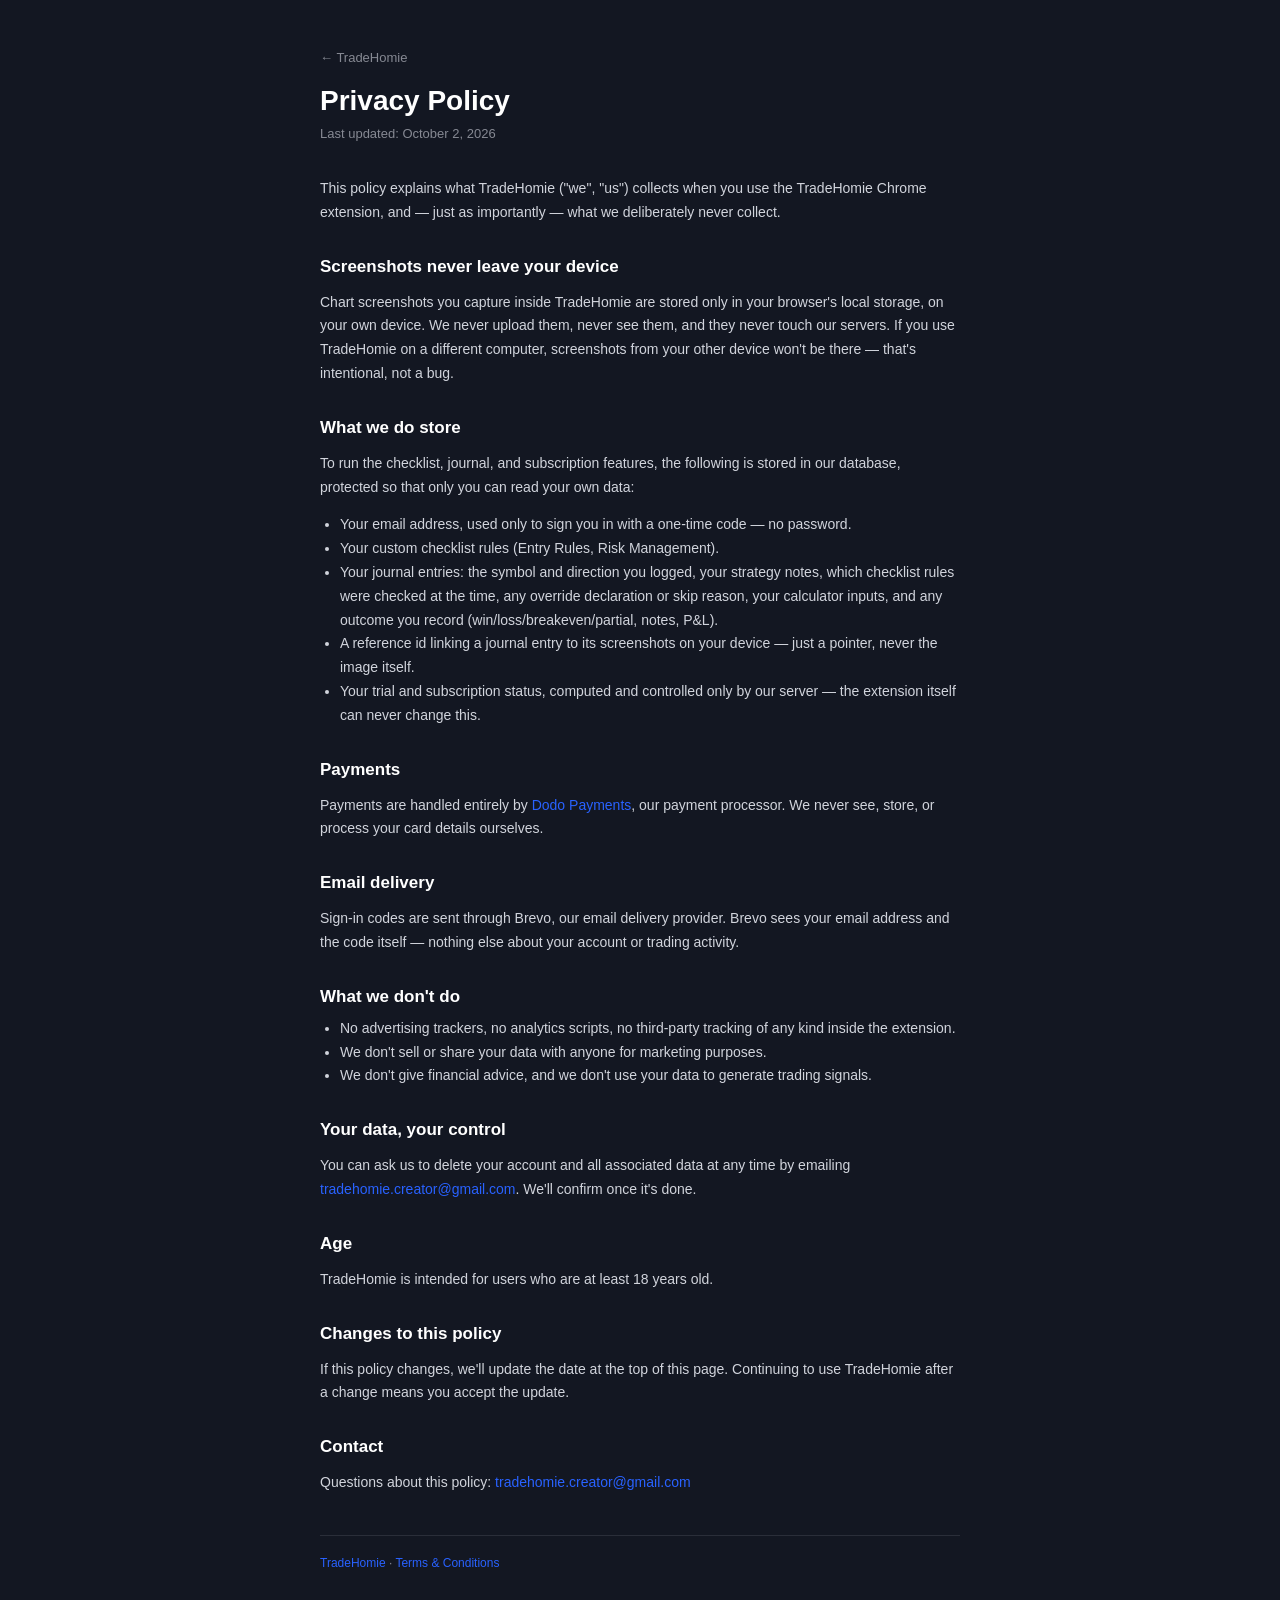
==== privacy.html @ 0c9e1633 "Add Privacy Policy and Terms & Conditions pages" ====
<!doctype html>
<html lang="en">
<head>
<meta charset="utf-8" />
<meta name="viewport" content="width=device-width, initial-scale=1" />
<title>TradeHomie — Privacy Policy</title>
<meta name="description" content="What TradeHomie collects, what it never collects, and how your data is handled." />
<style>
  :root {
    --bg: #131722;
    --panel: #1e222d;
    --border: #2a2e39;
    --text: #d1d4dc;
    --muted: #868993;
    --accent: #2962ff;
  }
  * { box-sizing: border-box; }
  html, body {
    margin: 0;
    background: var(--bg);
    color: var(--text);
    font-family: -apple-system, BlinkMacSystemFont, "Segoe UI", Roboto, sans-serif;
  }
  body { padding: 0 16px; }
  .wrap {
    max-width: 640px;
    margin: 0 auto;
    padding: 48px 0 64px;
  }
  a { color: var(--accent); text-decoration: none; }
  a:hover { text-decoration: underline; }
  .back { font-size: 13px; color: var(--muted); margin-bottom: 20px; display: inline-block; }
  h1 { font-size: 28px; color: #fff; margin: 0 0 6px; }
  .updated { font-size: 13px; color: var(--muted); margin: 0 0 32px; }
  h2 { font-size: 17px; color: #fff; margin: 32px 0 10px; }
  p, li { font-size: 14px; line-height: 1.7; color: var(--text); }
  ul { margin: 8px 0; padding-left: 20px; }
  .note {
    background: var(--panel);
    border: 1px solid var(--border);
    border-radius: 10px;
    padding: 14px 16px;
    font-size: 13px;
    color: var(--muted);
    margin: 28px 0;
  }
  footer {
    margin-top: 40px;
    padding-top: 20px;
    border-top: 1px solid var(--border);
    font-size: 12px;
    color: var(--muted);
  }
</style>
</head>
<body>
  <div class="wrap">
    <a class="back" href="./">← TradeHomie</a>
    <h1>Privacy Policy</h1>
    <p class="updated">Last updated: October 2, 2026</p>

    <p>This policy explains what TradeHomie ("we", "us") collects when you use the TradeHomie Chrome extension, and — just as importantly — what we deliberately never collect.</p>

    <h2>Screenshots never leave your device</h2>
    <p>Chart screenshots you capture inside TradeHomie are stored only in your browser's local storage, on your own device. We never upload them, never see them, and they never touch our servers. If you use TradeHomie on a different computer, screenshots from your other device won't be there — that's intentional, not a bug.</p>

    <h2>What we do store</h2>
    <p>To run the checklist, journal, and subscription features, the following is stored in our database, protected so that only you can read your own data:</p>
    <ul>
      <li>Your email address, used only to sign you in with a one-time code — no password.</li>
      <li>Your custom checklist rules (Entry Rules, Risk Management).</li>
      <li>Your journal entries: the symbol and direction you logged, your strategy notes, which checklist rules were checked at the time, any override declaration or skip reason, your calculator inputs, and any outcome you record (win/loss/breakeven/partial, notes, P&L).</li>
      <li>A reference id linking a journal entry to its screenshots on your device — just a pointer, never the image itself.</li>
      <li>Your trial and subscription status, computed and controlled only by our server — the extension itself can never change this.</li>
    </ul>

    <h2>Payments</h2>
    <p>Payments are handled entirely by <a href="https://dodopayments.com" target="_blank" rel="noopener">Dodo Payments</a>, our payment processor. We never see, store, or process your card details ourselves.</p>

    <h2>Email delivery</h2>
    <p>Sign-in codes are sent through Brevo, our email delivery provider. Brevo sees your email address and the code itself — nothing else about your account or trading activity.</p>

    <h2>What we don't do</h2>
    <ul>
      <li>No advertising trackers, no analytics scripts, no third-party tracking of any kind inside the extension.</li>
      <li>We don't sell or share your data with anyone for marketing purposes.</li>
      <li>We don't give financial advice, and we don't use your data to generate trading signals.</li>
    </ul>

    <h2>Your data, your control</h2>
    <p>You can ask us to delete your account and all associated data at any time by emailing <a href="mailto:tradehomie.creator@gmail.com">tradehomie.creator@gmail.com</a>. We'll confirm once it's done.</p>

    <h2>Age</h2>
    <p>TradeHomie is intended for users who are at least 18 years old.</p>

    <h2>Changes to this policy</h2>
    <p>If this policy changes, we'll update the date at the top of this page. Continuing to use TradeHomie after a change means you accept the update.</p>

    <h2>Contact</h2>
    <p>Questions about this policy: <a href="mailto:tradehomie.creator@gmail.com">tradehomie.creator@gmail.com</a></p>

    <footer>
      <a href="./">TradeHomie</a> · <a href="./terms.html">Terms &amp; Conditions</a>
    </footer>
  </div>
</body>
</html>
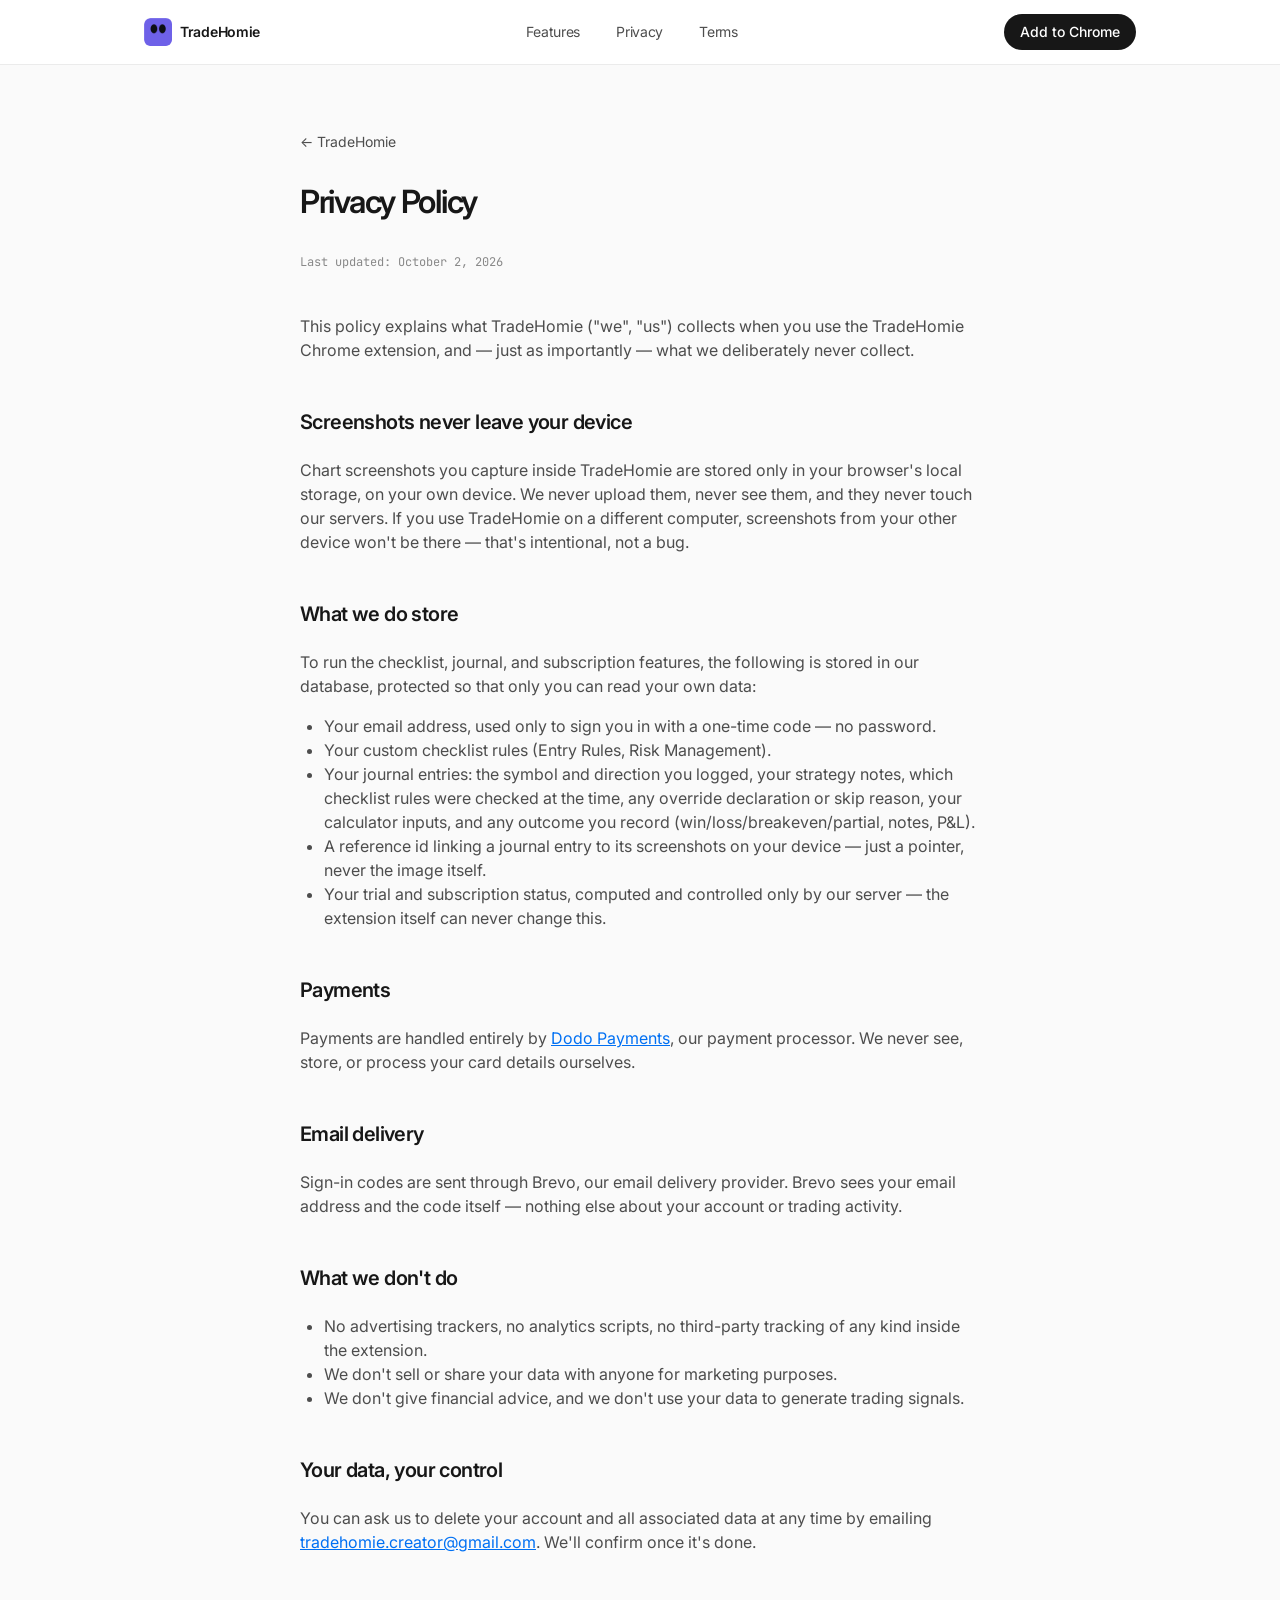
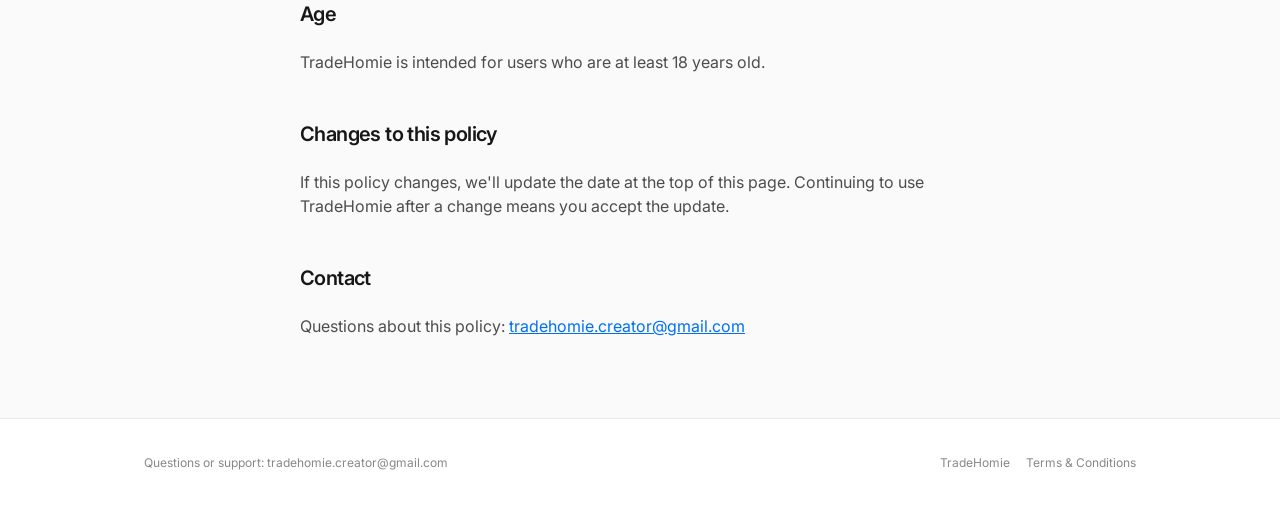
==== commit 6e0cbe6a: "Redesign the marketing site on the Vercel-inspired design system Replace the dark TradingView-style " ====
--- a/privacy.html
+++ b/privacy.html
@@ -5,103 +5,84 @@
 <meta name="viewport" content="width=device-width, initial-scale=1" />
 <title>TradeHomie — Privacy Policy</title>
 <meta name="description" content="What TradeHomie collects, what it never collects, and how your data is handled." />
-<style>
-  :root {
-    --bg: #131722;
-    --panel: #1e222d;
-    --border: #2a2e39;
-    --text: #d1d4dc;
-    --muted: #868993;
-    --accent: #2962ff;
-  }
-  * { box-sizing: border-box; }
-  html, body {
-    margin: 0;
-    background: var(--bg);
-    color: var(--text);
-    font-family: -apple-system, BlinkMacSystemFont, "Segoe UI", Roboto, sans-serif;
-  }
-  body { padding: 0 16px; }
-  .wrap {
-    max-width: 640px;
-    margin: 0 auto;
-    padding: 48px 0 64px;
-  }
-  a { color: var(--accent); text-decoration: none; }
-  a:hover { text-decoration: underline; }
-  .back { font-size: 13px; color: var(--muted); margin-bottom: 20px; display: inline-block; }
-  h1 { font-size: 28px; color: #fff; margin: 0 0 6px; }
-  .updated { font-size: 13px; color: var(--muted); margin: 0 0 32px; }
-  h2 { font-size: 17px; color: #fff; margin: 32px 0 10px; }
-  p, li { font-size: 14px; line-height: 1.7; color: var(--text); }
-  ul { margin: 8px 0; padding-left: 20px; }
-  .note {
-    background: var(--panel);
-    border: 1px solid var(--border);
-    border-radius: 10px;
-    padding: 14px 16px;
-    font-size: 13px;
-    color: var(--muted);
-    margin: 28px 0;
-  }
-  footer {
-    margin-top: 40px;
-    padding-top: 20px;
-    border-top: 1px solid var(--border);
-    font-size: 12px;
-    color: var(--muted);
-  }
-</style>
+<link rel="icon" type="image/png" href="./icon.png" />
+<link rel="preconnect" href="https://fonts.googleapis.com" />
+<link rel="preconnect" href="https://fonts.gstatic.com" crossorigin />
+<link href="https://fonts.googleapis.com/css2?family=Inter:wght@400;500;600&family=JetBrains+Mono:wght@400&display=swap" rel="stylesheet" />
+<link rel="stylesheet" href="./styles.css" />
 </head>
 <body>
-  <div class="wrap">
-    <a class="back" href="./">← TradeHomie</a>
-    <h1>Privacy Policy</h1>
-    <p class="updated">Last updated: October 2, 2026</p>
 
-    <p>This policy explains what TradeHomie ("we", "us") collects when you use the TradeHomie Chrome extension, and — just as importantly — what we deliberately never collect.</p>
+<header class="nav-bar">
+  <div class="container">
+    <a class="nav-brand" href="./">
+      <img src="./icon.png" alt="" width="28" height="28" />
+      TradeHomie
+    </a>
+    <nav class="nav-links">
+      <a class="nav-link" href="./#features">Features</a>
+      <a class="nav-link" href="./privacy.html">Privacy</a>
+      <a class="nav-link" href="./terms.html">Terms</a>
+    </nav>
+    <a class="btn btn-primary btn-sm" href="#" rel="noopener">Add to Chrome</a>
+  </div>
+</header>
 
-    <h2>Screenshots never leave your device</h2>
-    <p>Chart screenshots you capture inside TradeHomie are stored only in your browser's local storage, on your own device. We never upload them, never see them, and they never touch our servers. If you use TradeHomie on a different computer, screenshots from your other device won't be there — that's intentional, not a bug.</p>
+<div class="container legal-content">
+  <a class="back-link" href="./">← TradeHomie</a>
+  <h1>Privacy Policy</h1>
+  <p class="updated">Last updated: October 2, 2026</p>
 
-    <h2>What we do store</h2>
-    <p>To run the checklist, journal, and subscription features, the following is stored in our database, protected so that only you can read your own data:</p>
-    <ul>
-      <li>Your email address, used only to sign you in with a one-time code — no password.</li>
-      <li>Your custom checklist rules (Entry Rules, Risk Management).</li>
-      <li>Your journal entries: the symbol and direction you logged, your strategy notes, which checklist rules were checked at the time, any override declaration or skip reason, your calculator inputs, and any outcome you record (win/loss/breakeven/partial, notes, P&L).</li>
-      <li>A reference id linking a journal entry to its screenshots on your device — just a pointer, never the image itself.</li>
-      <li>Your trial and subscription status, computed and controlled only by our server — the extension itself can never change this.</li>
-    </ul>
+  <p>This policy explains what TradeHomie ("we", "us") collects when you use the TradeHomie Chrome extension, and — just as importantly — what we deliberately never collect.</p>
 
-    <h2>Payments</h2>
-    <p>Payments are handled entirely by <a href="https://dodopayments.com" target="_blank" rel="noopener">Dodo Payments</a>, our payment processor. We never see, store, or process your card details ourselves.</p>
+  <h2>Screenshots never leave your device</h2>
+  <p>Chart screenshots you capture inside TradeHomie are stored only in your browser's local storage, on your own device. We never upload them, never see them, and they never touch our servers. If you use TradeHomie on a different computer, screenshots from your other device won't be there — that's intentional, not a bug.</p>
 
-    <h2>Email delivery</h2>
-    <p>Sign-in codes are sent through Brevo, our email delivery provider. Brevo sees your email address and the code itself — nothing else about your account or trading activity.</p>
+  <h2>What we do store</h2>
+  <p>To run the checklist, journal, and subscription features, the following is stored in our database, protected so that only you can read your own data:</p>
+  <ul>
+    <li>Your email address, used only to sign you in with a one-time code — no password.</li>
+    <li>Your custom checklist rules (Entry Rules, Risk Management).</li>
+    <li>Your journal entries: the symbol and direction you logged, your strategy notes, which checklist rules were checked at the time, any override declaration or skip reason, your calculator inputs, and any outcome you record (win/loss/breakeven/partial, notes, P&amp;L).</li>
+    <li>A reference id linking a journal entry to its screenshots on your device — just a pointer, never the image itself.</li>
+    <li>Your trial and subscription status, computed and controlled only by our server — the extension itself can never change this.</li>
+  </ul>
 
-    <h2>What we don't do</h2>
-    <ul>
-      <li>No advertising trackers, no analytics scripts, no third-party tracking of any kind inside the extension.</li>
-      <li>We don't sell or share your data with anyone for marketing purposes.</li>
-      <li>We don't give financial advice, and we don't use your data to generate trading signals.</li>
-    </ul>
+  <h2>Payments</h2>
+  <p>Payments are handled entirely by <a href="https://dodopayments.com" target="_blank" rel="noopener">Dodo Payments</a>, our payment processor. We never see, store, or process your card details ourselves.</p>
 
-    <h2>Your data, your control</h2>
-    <p>You can ask us to delete your account and all associated data at any time by emailing <a href="mailto:tradehomie.creator@gmail.com">tradehomie.creator@gmail.com</a>. We'll confirm once it's done.</p>
+  <h2>Email delivery</h2>
+  <p>Sign-in codes are sent through Brevo, our email delivery provider. Brevo sees your email address and the code itself — nothing else about your account or trading activity.</p>
 
-    <h2>Age</h2>
-    <p>TradeHomie is intended for users who are at least 18 years old.</p>
+  <h2>What we don't do</h2>
+  <ul>
+    <li>No advertising trackers, no analytics scripts, no third-party tracking of any kind inside the extension.</li>
+    <li>We don't sell or share your data with anyone for marketing purposes.</li>
+    <li>We don't give financial advice, and we don't use your data to generate trading signals.</li>
+  </ul>
 
-    <h2>Changes to this policy</h2>
-    <p>If this policy changes, we'll update the date at the top of this page. Continuing to use TradeHomie after a change means you accept the update.</p>
+  <h2>Your data, your control</h2>
+  <p>You can ask us to delete your account and all associated data at any time by emailing <a href="mailto:tradehomie.creator@gmail.com">tradehomie.creator@gmail.com</a>. We'll confirm once it's done.</p>
 
-    <h2>Contact</h2>
-    <p>Questions about this policy: <a href="mailto:tradehomie.creator@gmail.com">tradehomie.creator@gmail.com</a></p>
+  <h2>Age</h2>
+  <p>TradeHomie is intended for users who are at least 18 years old.</p>
 
-    <footer>
-      <a href="./">TradeHomie</a> · <a href="./terms.html">Terms &amp; Conditions</a>
-    </footer>
+  <h2>Changes to this policy</h2>
+  <p>If this policy changes, we'll update the date at the top of this page. Continuing to use TradeHomie after a change means you accept the update.</p>
+
+  <h2>Contact</h2>
+  <p>Questions about this policy: <a href="mailto:tradehomie.creator@gmail.com">tradehomie.creator@gmail.com</a></p>
+</div>
+
+<footer class="site-footer">
+  <div class="container">
+    <span>Questions or support: <a href="mailto:tradehomie.creator@gmail.com">tradehomie.creator@gmail.com</a></span>
+    <span class="footer-links">
+      <a href="./">TradeHomie</a>
+      <a href="./terms.html">Terms &amp; Conditions</a>
+    </span>
   </div>
+</footer>
+
 </body>
 </html>
--- a/styles.css
+++ b/styles.css
@@ -0,0 +1,429 @@
+/* TradeHomie marketing site — design system per ~/.claude/design-md/vercel/DESIGN.md.
+   Tokens/components follow that system's structure (neutrals, type scale,
+   spacing, stacked shadows, pill CTAs, mono eyebrows, polarity-flip dark
+   bands, hero mesh gradient as the sole decoration). The mesh gradient's
+   actual hues are TradeHomie's own (brand indigo + candlestick green/red +
+   the existing amber warning tone), not Vercel's literal cyan/violet/pink
+   stops -- that exact combination is Vercel's own brand mark, so reusing
+   their structure with our colors is the system, not a clone of it. */
+
+:root {
+  --ink: #171717;
+  --on-primary: #ffffff;
+  --body: #4d4d4d;
+  --mute: #888888;
+  --hairline: #ebebeb;
+  --hairline-strong: #a1a1a1;
+  --canvas: #ffffff;
+  --canvas-soft: #fafafa;
+  --canvas-soft-2: #f5f5f5;
+  --link: #0070f3;
+
+  /* TradeHomie's own hero-gradient stops (not Vercel's) */
+  --grad-indigo: #6e61e8;
+  --grad-green: #26a69a;
+  --grad-red: #ef5350;
+  --grad-amber: #f0a63b;
+
+  --space-xxs: 4px;
+  --space-xs: 8px;
+  --space-sm: 12px;
+  --space-md: 16px;
+  --space-lg: 24px;
+  --space-xl: 32px;
+  --space-2xl: 40px;
+  --space-3xl: 48px;
+  --space-4xl: 64px;
+  --space-5xl: 96px;
+
+  --radius-sm: 6px;
+  --radius-md: 8px;
+  --radius-lg: 12px;
+  --radius-pill: 100px;
+
+  --font-sans: "Inter", system-ui, -apple-system, sans-serif;
+  --font-mono: "JetBrains Mono", ui-monospace, SFMono-Regular, Menlo, monospace;
+}
+
+* {
+  box-sizing: border-box;
+}
+
+html {
+  scroll-behavior: smooth;
+}
+
+body {
+  margin: 0;
+  background: var(--canvas-soft);
+  color: var(--ink);
+  font-family: var(--font-sans);
+  font-size: 16px;
+  line-height: 24px;
+  -webkit-font-smoothing: antialiased;
+}
+
+a {
+  color: var(--link);
+}
+
+.container {
+  max-width: 1040px;
+  margin: 0 auto;
+  padding: 0 var(--space-lg);
+}
+
+@media (max-width: 600px) {
+  .container {
+    padding: 0 var(--space-md);
+  }
+}
+
+/* ---------- nav ---------- */
+
+.nav-bar {
+  background: var(--canvas);
+  border-bottom: 1px solid var(--hairline);
+}
+
+.nav-bar .container {
+  height: 64px;
+  display: flex;
+  align-items: center;
+  justify-content: space-between;
+  gap: var(--space-md);
+}
+
+.nav-brand {
+  display: flex;
+  align-items: center;
+  gap: var(--space-xs);
+  text-decoration: none;
+  color: var(--ink);
+  font-weight: 600;
+  font-size: 14px;
+  letter-spacing: -0.28px;
+}
+
+.nav-brand img {
+  width: 28px;
+  height: 28px;
+  border-radius: var(--radius-sm);
+  display: block;
+}
+
+.nav-links {
+  display: flex;
+  gap: var(--space-sm);
+}
+
+.nav-link {
+  color: var(--body);
+  text-decoration: none;
+  font-size: 14px;
+  letter-spacing: -0.28px;
+  padding: var(--space-xs) var(--space-sm);
+  border-radius: var(--radius-pill);
+  transition: background 0.15s ease, color 0.15s ease;
+}
+
+.nav-link:hover {
+  background: var(--canvas-soft);
+  color: var(--ink);
+}
+
+@media (max-width: 600px) {
+  .nav-links {
+    display: none;
+  }
+}
+
+/* ---------- buttons ---------- */
+
+.btn {
+  display: inline-flex;
+  align-items: center;
+  justify-content: center;
+  height: 48px;
+  padding: 0 var(--space-lg);
+  border-radius: var(--radius-pill);
+  font-size: 16px;
+  font-weight: 500;
+  text-decoration: none;
+  border: none;
+  cursor: pointer;
+  white-space: nowrap;
+}
+
+.btn-primary {
+  background: var(--ink);
+  color: var(--on-primary);
+}
+
+.btn-secondary {
+  background: var(--canvas);
+  color: var(--ink);
+  border: 1px solid var(--hairline);
+}
+
+.btn:focus-visible {
+  outline: 2px solid var(--link);
+  outline-offset: 2px;
+}
+
+.btn-sm {
+  height: 36px;
+  padding: 0 var(--space-md);
+  font-size: 14px;
+}
+
+/* ---------- hero ---------- */
+
+.hero {
+  position: relative;
+  background: var(--canvas);
+  overflow: hidden;
+}
+
+.hero-mesh {
+  position: absolute;
+  inset: 0;
+  z-index: 0;
+  background:
+    radial-gradient(ellipse 60% 50% at 20% 15%, rgba(110, 97, 232, 0.35), transparent 60%),
+    radial-gradient(ellipse 55% 45% at 75% 10%, rgba(38, 166, 154, 0.3), transparent 60%),
+    radial-gradient(ellipse 50% 40% at 85% 35%, rgba(239, 83, 80, 0.22), transparent 60%),
+    radial-gradient(ellipse 45% 40% at 40% 40%, rgba(240, 166, 59, 0.2), transparent 60%);
+  filter: blur(40px);
+}
+
+.hero-content {
+  position: relative;
+  z-index: 1;
+  padding: var(--space-5xl) 0 var(--space-4xl);
+  text-align: center;
+}
+
+.eyebrow {
+  display: inline-block;
+  font-family: var(--font-mono);
+  font-size: 12px;
+  line-height: 16px;
+  color: var(--body);
+  background: var(--canvas-soft);
+  border: 1px solid var(--hairline);
+  border-radius: var(--radius-pill);
+  padding: var(--space-xxs) var(--space-sm);
+  margin-bottom: var(--space-lg);
+}
+
+h1 {
+  font-size: 48px;
+  font-weight: 600;
+  line-height: 48px;
+  letter-spacing: -2.4px;
+  margin: 0 0 var(--space-lg);
+}
+
+.lead {
+  font-size: 18px;
+  line-height: 28px;
+  color: var(--body);
+  max-width: 560px;
+  margin: 0 auto var(--space-xl);
+}
+
+.cta-row {
+  display: flex;
+  gap: var(--space-sm);
+  justify-content: center;
+  flex-wrap: wrap;
+}
+
+@media (max-width: 600px) {
+  h1 {
+    font-size: 32px;
+    line-height: 40px;
+    letter-spacing: -1.28px;
+  }
+  .hero-content {
+    padding: var(--space-4xl) 0 var(--space-3xl);
+  }
+}
+
+/* ---------- features ---------- */
+
+.features-section {
+  padding: var(--space-4xl) 0;
+}
+
+.section-eyebrow {
+  font-family: var(--font-mono);
+  font-size: 12px;
+  color: var(--mute);
+  text-align: center;
+  margin-bottom: var(--space-xs);
+}
+
+h2 {
+  font-size: 32px;
+  font-weight: 600;
+  line-height: 40px;
+  letter-spacing: -1.28px;
+  text-align: center;
+  margin: 0 0 var(--space-2xl);
+}
+
+.feature-grid {
+  display: grid;
+  grid-template-columns: 1fr 1fr;
+  gap: var(--space-md);
+}
+
+@media (max-width: 600px) {
+  .feature-grid {
+    grid-template-columns: 1fr;
+  }
+}
+
+.feature-card {
+  background: var(--canvas);
+  border-radius: var(--radius-md);
+  padding: var(--space-lg);
+  box-shadow:
+    0 0 0 1px rgba(0, 0, 0, 0.08),
+    0px 2px 2px rgba(0, 0, 0, 0.04),
+    0px 8px 8px -8px rgba(0, 0, 0, 0.04);
+}
+
+.feature-title {
+  font-size: 16px;
+  font-weight: 600;
+  margin: 0 0 var(--space-xs);
+}
+
+.feature-desc {
+  font-size: 14px;
+  line-height: 20px;
+  letter-spacing: -0.28px;
+  color: var(--body);
+  margin: 0;
+}
+
+/* ---------- disclaimer (polarity-flipped dark band) ---------- */
+
+.disclaimer-band {
+  background: var(--ink);
+  color: var(--on-primary);
+  padding: var(--space-4xl) 0;
+}
+
+.disclaimer-band .container {
+  max-width: 640px;
+  text-align: center;
+}
+
+.disclaimer-band p {
+  font-size: 18px;
+  line-height: 28px;
+  margin: 0;
+}
+
+.disclaimer-band strong {
+  display: block;
+  font-size: 24px;
+  font-weight: 600;
+  letter-spacing: -0.96px;
+  margin-bottom: var(--space-sm);
+}
+
+/* ---------- footer ---------- */
+
+footer.site-footer {
+  background: var(--canvas);
+  border-top: 1px solid var(--hairline);
+  padding: var(--space-xl) 0;
+}
+
+footer.site-footer .container {
+  display: flex;
+  flex-wrap: wrap;
+  gap: var(--space-sm) var(--space-lg);
+  align-items: center;
+  justify-content: space-between;
+  font-size: 12px;
+  color: var(--mute);
+}
+
+footer.site-footer a {
+  color: var(--mute);
+  text-decoration: none;
+}
+
+footer.site-footer a:hover {
+  color: var(--ink);
+}
+
+footer.site-footer .footer-links {
+  display: flex;
+  gap: var(--space-md);
+}
+
+/* ---------- legal pages (privacy / terms) ---------- */
+
+.legal-content {
+  max-width: 680px;
+  margin: 0 auto;
+  padding: var(--space-4xl) 0;
+}
+
+.legal-content .back-link {
+  display: inline-block;
+  font-size: 14px;
+  color: var(--body);
+  text-decoration: none;
+  margin-bottom: var(--space-lg);
+}
+
+.legal-content .back-link:hover {
+  color: var(--ink);
+}
+
+.legal-content h1 {
+  font-size: 32px;
+  letter-spacing: -1.28px;
+  text-align: left;
+}
+
+.legal-content .updated {
+  font-family: var(--font-mono);
+  font-size: 12px;
+  color: var(--mute);
+  margin: 0 0 var(--space-2xl);
+}
+
+.legal-content h2 {
+  font-size: 20px;
+  letter-spacing: -0.6px;
+  text-align: left;
+  margin: var(--space-2xl) 0 var(--space-sm);
+}
+
+.legal-content p,
+.legal-content li {
+  font-size: 16px;
+  line-height: 24px;
+  color: var(--body);
+}
+
+.legal-content ul {
+  padding-left: var(--space-lg);
+}
+
+/* ---------- accessibility ---------- */
+
+@media (prefers-reduced-motion: reduce) {
+  html {
+    scroll-behavior: auto;
+  }
+}
